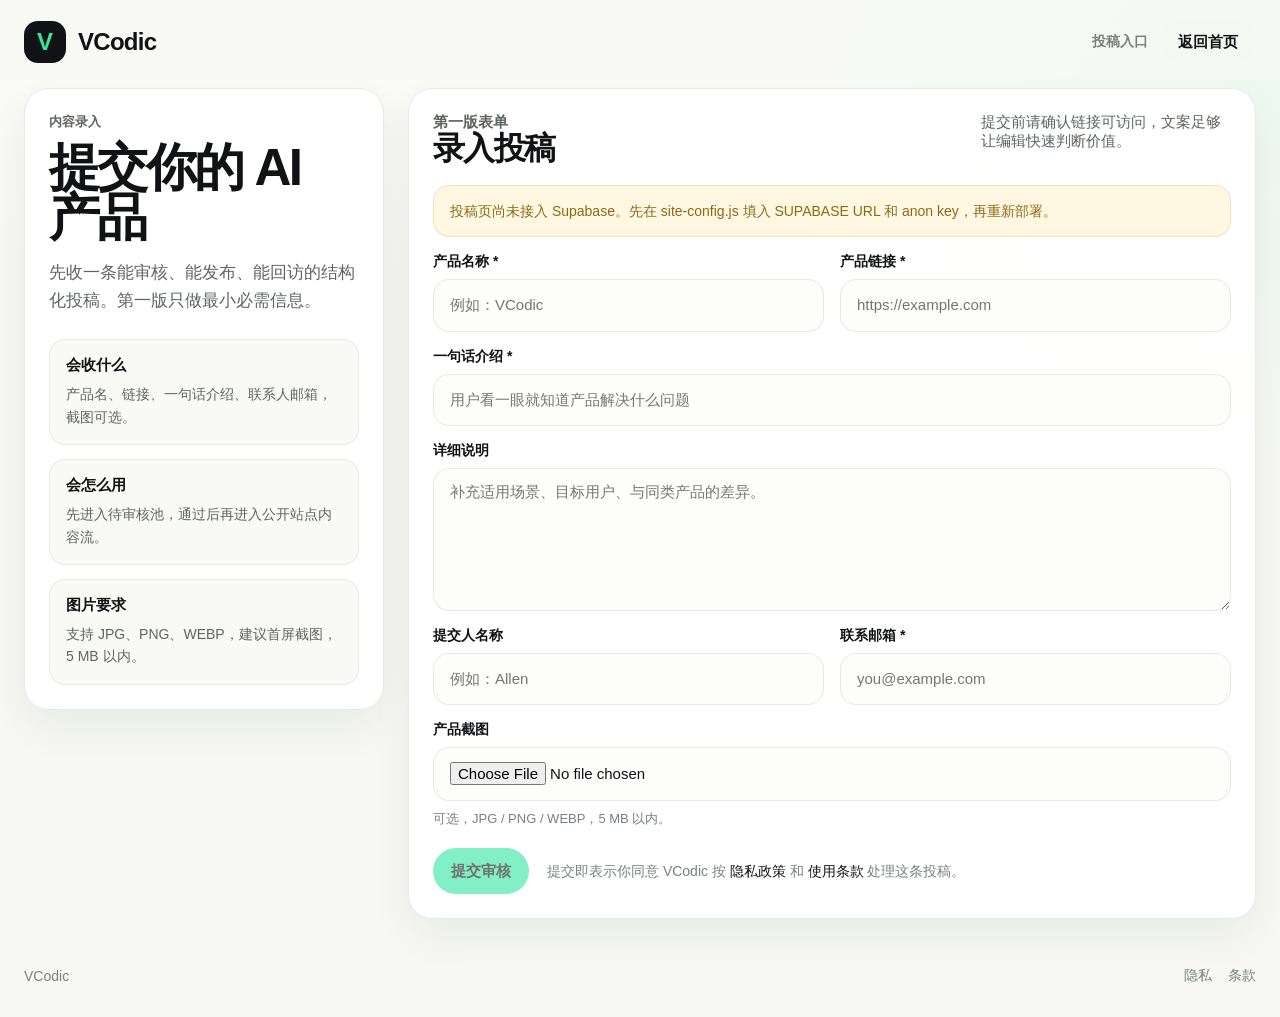
==== submit.html @ 70dd6275 "Add static submit intake flow" ====
<!DOCTYPE html>
<html lang="zh-CN">
  <head>
    <meta charset="UTF-8" />
    <meta name="viewport" content="width=device-width, initial-scale=1.0" />
    <title>VCodic | 提交 AI 产品</title>
    <meta
      name="description"
      content="向 VCodic 提交你正在做的 AI 产品，补充一句话介绍、产品链接和可选截图。"
    />
    <link rel="canonical" href="https://vcodic.com/submit" />
    <meta property="og:title" content="VCodic | 提交 AI 产品" />
    <meta
      property="og:description"
      content="把你的 AI 产品提交到 VCodic，进入待审核内容池。"
    />
    <meta property="og:type" content="website" />
    <meta property="og:url" content="https://vcodic.com/submit" />
    <meta property="og:image" content="/social-card.svg" />
    <meta name="theme-color" content="#31e6a1" />
    <link rel="icon" href="./favicon.svg" type="image/svg+xml" />
    <link rel="manifest" href="./site.webmanifest" />
    <link rel="stylesheet" href="./styles.css" />
  </head>
  <body>
    <div class="page">
      <header class="topbar submit-topbar">
        <a class="brand brand-link" href="./index.html" aria-label="返回 VCodic 首页">
          <div class="brand-mark">V</div>
          <div class="brand-name">VCodic</div>
        </a>

        <div class="submit-topbar-meta">
          <span class="submit-topbar-label">投稿入口</span>
          <a class="action-link action-link-subtle" href="./index.html">返回首页</a>
        </div>
      </header>

      <main class="submit-shell">
        <section class="submit-panel submit-intro">
          <p class="hero-eyebrow">内容录入</p>
          <h1>提交你的 AI 产品</h1>
          <p class="submit-lead">
            先收一条能审核、能发布、能回访的结构化投稿。第一版只做最小必需信息。
          </p>

          <div class="submit-checklist" aria-label="投稿须知">
            <article class="submit-checklist-item">
              <strong>会收什么</strong>
              <p>产品名、链接、一句话介绍、联系人邮箱，截图可选。</p>
            </article>
            <article class="submit-checklist-item">
              <strong>会怎么用</strong>
              <p>先进入待审核池，通过后再进入公开站点内容流。</p>
            </article>
            <article class="submit-checklist-item">
              <strong>图片要求</strong>
              <p>支持 JPG、PNG、WEBP，建议首屏截图，5 MB 以内。</p>
            </article>
          </div>
        </section>

        <section class="submit-panel submit-form-panel">
          <div class="section-head section-head-submit">
            <div>
              <p class="hero-eyebrow">第一版表单</p>
              <h2>录入投稿</h2>
            </div>
            <p class="submit-aside">
              提交前请确认链接可访问，文案足够让编辑快速判断价值。
            </p>
          </div>

          <div id="submit-config-notice" class="submit-notice submit-notice-warning" hidden></div>
          <div id="submit-status" class="submit-notice" hidden></div>

          <form id="submission-form" class="submission-form" novalidate>
            <div class="form-grid">
              <label class="form-field">
                <span>产品名称 *</span>
                <input
                  id="product-name"
                  name="product_name"
                  type="text"
                  maxlength="80"
                  placeholder="例如：VCodic"
                  required
                />
              </label>

              <label class="form-field">
                <span>产品链接 *</span>
                <input
                  id="product-url"
                  name="product_url"
                  type="url"
                  maxlength="200"
                  inputmode="url"
                  placeholder="https://example.com"
                  required
                />
              </label>

              <label class="form-field form-field-wide">
                <span>一句话介绍 *</span>
                <input
                  id="tagline"
                  name="tagline"
                  type="text"
                  maxlength="120"
                  placeholder="用户看一眼就知道产品解决什么问题"
                  required
                />
              </label>

              <label class="form-field form-field-wide">
                <span>详细说明</span>
                <textarea
                  id="description"
                  name="description"
                  rows="5"
                  maxlength="1200"
                  placeholder="补充适用场景、目标用户、与同类产品的差异。"
                ></textarea>
              </label>

              <label class="form-field">
                <span>提交人名称</span>
                <input
                  id="creator-name"
                  name="creator_name"
                  type="text"
                  maxlength="40"
                  placeholder="例如：Allen"
                />
              </label>

              <label class="form-field">
                <span>联系邮箱 *</span>
                <input
                  id="contact-email"
                  name="contact_email"
                  type="email"
                  maxlength="120"
                  inputmode="email"
                  placeholder="you@example.com"
                  required
                />
              </label>

              <label class="form-field form-field-wide">
                <span>产品截图</span>
                <input
                  id="screenshot"
                  name="screenshot"
                  type="file"
                  accept="image/jpeg,image/png,image/webp"
                />
                <small>可选，JPG / PNG / WEBP，5 MB 以内。</small>
              </label>
            </div>

            <div class="submit-actions">
              <button id="submit-button" class="action action-mint" type="submit">
                提交审核
              </button>
              <p class="submit-legal">
                提交即表示你同意 VCodic 按
                <a href="./privacy.html">隐私政策</a>
                和
                <a href="./terms.html">使用条款</a>
                处理这条投稿。
              </p>
            </div>
          </form>

          <section id="submit-success" class="submit-success" hidden aria-live="polite">
            <p class="hero-eyebrow">已提交</p>
            <h2>你的投稿已进入待审核池</h2>
            <p>
              这条记录已经写入 VCodic 的投稿库。后续通过联系邮箱回访或进入发布流程。
            </p>
            <div class="not-found-actions">
              <a class="action-link" href="./submit.html">继续提交</a>
              <a class="action-link action-link-subtle" href="./index.html">返回首页</a>
            </div>
          </section>
        </section>
      </main>

      <footer class="site-footer">
        <p>VCodic</p>
        <nav class="footer-links" aria-label="页脚链接">
          <a href="./privacy.html">隐私</a>
          <a href="./terms.html">条款</a>
        </nav>
      </footer>
    </div>

    <script src="./site-config.js"></script>
    <script src="./submit.js"></script>
  </body>
</html>
---- styles.css ----
:root {
  --mint: #31e6a1;
  --mint-hover: #1fd18e;
  --ink: #111215;
  --ink-soft: #5e645f;
  --ink-faint: #7a817c;
  --canvas: #f7f8f4;
  --surface: #ffffff;
  --mint-wash: #eafbf3;
  --hairline: #e7eae3;
  --shadow: 0 18px 40px rgba(25, 38, 31, 0.06);
  --shadow-hover: 0 22px 50px rgba(25, 38, 31, 0.09);
  --radius-lg: 24px;
  --radius-md: 16px;
  --radius-sm: 12px;
  --max-page: 1440px;
  --font-ui: "MiSans", "HarmonyOS Sans SC", "PingFang SC", "Noto Sans SC",
    "Helvetica Neue", sans-serif;
}

*,
*::before,
*::after {
  box-sizing: border-box;
}

html {
  scroll-behavior: smooth;
}

body {
  margin: 0;
  background:
    radial-gradient(circle at top right, rgba(49, 230, 161, 0.08), transparent 28%),
    linear-gradient(180deg, #fbfcf8 0%, var(--canvas) 26%, var(--canvas) 100%);
  color: var(--ink);
  font-family: var(--font-ui);
  text-rendering: optimizeLegibility;
}

button,
input {
  font: inherit;
}

button {
  border: 0;
  background: none;
  color: inherit;
  cursor: pointer;
}

input {
  border: 0;
  background: transparent;
  outline: 0;
  color: var(--ink);
}

.page {
  min-height: 100dvh;
}

.topbar {
  position: sticky;
  top: 0;
  z-index: 20;
  display: grid;
  grid-template-columns: 248px minmax(0, 1fr);
  align-items: center;
  gap: 24px;
  max-width: var(--max-page);
  margin: 0 auto;
  padding: 20px 24px 16px;
  background: rgba(247, 248, 244, 0.84);
  backdrop-filter: blur(18px);
}

.brand {
  display: inline-flex;
  align-items: center;
  gap: 12px;
  flex-shrink: 0;
  justify-self: start;
}

.brand-link {
  color: inherit;
  text-decoration: none;
}

.brand-mark {
  display: grid;
  place-items: center;
  width: 42px;
  height: 42px;
  border-radius: 14px;
  background: var(--ink);
  color: var(--mint);
  font-size: 24px;
  font-weight: 700;
}

.brand-name {
  font-size: 24px;
  font-weight: 700;
  letter-spacing: -0.03em;
}

.nav-pill,
.sort-pill {
  position: relative;
  padding: 10px 16px;
  border-radius: 999px;
  color: var(--ink-faint);
  font-size: 14px;
  font-weight: 600;
  transition:
    color 180ms ease,
    background-color 180ms ease,
    transform 180ms ease;
}

.nav-pill::after,
.sort-pill::after {
  content: "";
  position: absolute;
  right: 14px;
  bottom: 6px;
  left: 14px;
  height: 2px;
  border-radius: 999px;
  background: var(--mint);
  transform: scaleX(0);
  transform-origin: center;
  transition: transform 180ms ease;
}

.nav-pill.active,
.sort-pill.active {
  color: var(--ink);
  background: rgba(255, 255, 255, 0.82);
}

.nav-pill.active::after,
.sort-pill.active::after {
  transform: scaleX(1);
}

.search-shell {
  display: flex;
  align-items: center;
  gap: 10px;
  width: 100%;
  max-width: 420px;
  min-width: 0;
  justify-self: center;
  padding: 0 16px;
  height: 48px;
  border: 1px solid rgba(231, 234, 227, 0.95);
  border-radius: 999px;
  background: rgba(255, 255, 255, 0.75);
}

.search-label {
  order: 2;
  margin-left: auto;
  color: var(--ink-faint);
  font-size: 14px;
  font-weight: 600;
  white-space: nowrap;
}

.search-shell input {
  order: 1;
  flex: 1;
  width: 100%;
  min-width: 0;
  font-size: 15px;
}

.search-shell input::placeholder {
  color: #9da49e;
}

.layout {
  display: grid;
  grid-template-columns: 248px minmax(0, 1fr);
  gap: 24px;
  max-width: var(--max-page);
  margin: 0 auto;
  padding: 8px 24px 48px;
}

.sidebar {
  position: sticky;
  top: 96px;
  align-self: start;
}

.profile-card,
.hero,
.band-card,
.product-card {
  border: 1px solid rgba(231, 234, 227, 0.95);
  border-radius: var(--radius-lg);
  background: rgba(255, 255, 255, 0.92);
  box-shadow: var(--shadow);
}

.profile-card {
  padding: 20px;
}

.profile-head {
  display: flex;
  align-items: center;
  gap: 14px;
  margin-bottom: 20px;
}

.avatar {
  display: grid;
  place-items: center;
  width: 54px;
  height: 54px;
  border-radius: 20px;
  background: linear-gradient(135deg, rgba(49, 230, 161, 0.95), #96f2c4);
  color: var(--ink);
  font-size: 26px;
  font-weight: 700;
}

.avatar-small {
  width: 44px;
  height: 44px;
  border-radius: 16px;
  font-size: 20px;
}

.profile-name {
  margin: 0;
  font-size: 22px;
  line-height: 1.05;
  letter-spacing: -0.04em;
}

.profile-role {
  margin: 6px 0 0;
  color: var(--ink-soft);
  font-size: 14px;
}

.profile-stats {
  display: grid;
  grid-template-columns: repeat(2, minmax(0, 1fr));
  gap: 10px;
  margin-bottom: 16px;
}

.stat-card {
  padding: 14px 12px;
  border-radius: var(--radius-md);
  background: #f9faf6;
  border: 1px solid rgba(231, 234, 227, 0.95);
}

.stat-card strong {
  display: block;
  font-size: 28px;
  line-height: 1;
  letter-spacing: -0.05em;
}

.stat-card span {
  display: inline-block;
  margin-top: 8px;
  color: var(--ink-soft);
  font-size: 13px;
}

.action {
  display: inline-flex;
  align-items: center;
  justify-content: center;
  min-height: 46px;
  padding: 0 18px;
  border-radius: 999px;
  font-size: 15px;
  font-weight: 700;
  text-decoration: none;
  transition:
    transform 180ms ease,
    background-color 180ms ease,
    box-shadow 180ms ease;
}

.action:active {
  transform: translateY(1px) scale(0.98);
}

.action:disabled {
  cursor: not-allowed;
  opacity: 0.6;
}

.action-mint {
  background: var(--mint);
  color: var(--ink);
}

.action-mint:hover {
  background: var(--mint-hover);
}

.action-ink {
  background: var(--ink);
  color: #fff;
}

.action-ink:hover {
  background: #25282d;
}

.action-block {
  width: 100%;
  margin-bottom: 16px;
}

.category-stack {
  display: grid;
  gap: 6px;
}

.category-item {
  display: flex;
  align-items: center;
  gap: 10px;
  width: 100%;
  min-height: 44px;
  padding: 0 14px;
  border-radius: 14px;
  color: var(--ink-soft);
  font-size: 15px;
  font-weight: 600;
  text-align: left;
  transition:
    background-color 180ms ease,
    color 180ms ease;
}

.category-item:hover {
  background: #f7faf5;
  color: var(--ink);
}

.category-item.active {
  background: #f7faf5;
  color: var(--ink);
}

.category-dot {
  width: 10px;
  height: 10px;
  border-radius: 999px;
  background: var(--mint);
  box-shadow: 0 0 0 6px rgba(49, 230, 161, 0.14);
}

.content {
  display: grid;
  gap: 24px;
}

.mobile-profile {
  display: none;
}

.site-footer {
  display: flex;
  align-items: center;
  justify-content: space-between;
  gap: 16px;
  max-width: var(--max-page);
  margin: 0 auto;
  padding: 0 24px 32px;
  color: var(--ink-faint);
  font-size: 14px;
}

.site-footer p {
  margin: 0;
}

.footer-links {
  display: inline-flex;
  gap: 16px;
}

.footer-links a,
.policy-back,
.action-link {
  color: inherit;
  text-decoration: none;
}

.footer-links a:hover,
.policy-back:hover,
.action-link:hover {
  color: var(--ink);
}

.hero {
  position: relative;
  overflow: hidden;
  padding: 28px;
  background:
    linear-gradient(180deg, rgba(234, 251, 243, 0.86) 0%, rgba(255, 255, 255, 0.92) 46%),
    var(--surface);
}

.hero::before {
  content: "";
  position: absolute;
  inset: 0 0 auto;
  height: 124px;
  background: linear-gradient(90deg, rgba(49, 230, 161, 0.12), rgba(49, 230, 161, 0));
  pointer-events: none;
}

.hero-copy {
  position: relative;
  z-index: 1;
  max-width: 760px;
}

.hero-eyebrow {
  margin: 0 0 12px;
  color: var(--ink-soft);
  font-size: 13px;
  font-weight: 700;
}

.hero h1 {
  margin: 0;
  max-width: 16ch;
  font-size: clamp(44px, 5vw, 64px);
  line-height: 0.95;
  letter-spacing: -0.06em;
}

.hero-subtitle {
  max-width: 26ch;
  margin: 14px 0 0;
  color: var(--ink-soft);
  font-size: clamp(17px, 2vw, 20px);
  line-height: 1.45;
}

.hero-tabs {
  position: relative;
  z-index: 1;
  display: inline-flex;
  gap: 6px;
  padding: 5px;
  margin-top: 26px;
  border-radius: 999px;
  border: 1px solid rgba(231, 234, 227, 0.95);
  background: rgba(255, 255, 255, 0.82);
}

.featured-card {
  position: relative;
  z-index: 1;
  display: grid;
  grid-template-columns: minmax(0, 1.15fr) minmax(360px, 0.85fr);
  gap: 24px;
  margin-top: 24px;
  padding: 18px;
  border: 1px solid rgba(231, 234, 227, 0.95);
  border-radius: calc(var(--radius-lg) - 2px);
  background: rgba(255, 255, 255, 0.9);
}

.preview {
  position: relative;
  min-height: 280px;
  border-radius: 20px;
  overflow: hidden;
  border: 1px solid rgba(17, 18, 21, 0.05);
}

.preview-window {
  position: absolute;
  top: 18px;
  left: 18px;
  display: inline-flex;
  gap: 6px;
}

.preview-window span {
  width: 10px;
  height: 10px;
  border-radius: 999px;
  background: rgba(255, 255, 255, 0.45);
}

.preview-panel,
.preview-band {
  position: absolute;
  left: 30px;
  right: 30px;
  border-radius: 18px;
  background: rgba(255, 255, 255, 0.16);
  backdrop-filter: blur(4px);
}

.preview-panel {
  top: 70px;
  height: 128px;
}

.preview-band {
  bottom: 28px;
  height: 46px;
}

.preview-astria {
  background:
    radial-gradient(circle at 70% 70%, rgba(49, 230, 161, 0.45), transparent 32%),
    linear-gradient(135deg, #10281f 0%, #163d30 50%, #10261f 100%);
}

.preview-chatdoc {
  background:
    radial-gradient(circle at 20% 20%, rgba(49, 230, 161, 0.22), transparent 28%),
    linear-gradient(135deg, #f0f8f3 0%, #dff1e8 100%);
}

.preview-runway {
  background:
    radial-gradient(circle at 70% 24%, rgba(49, 230, 161, 0.18), transparent 25%),
    linear-gradient(135deg, #0f1114 0%, #1c2328 100%);
}

.preview-recraft {
  background:
    radial-gradient(circle at 25% 75%, rgba(49, 230, 161, 0.2), transparent 25%),
    linear-gradient(135deg, #ecfaf3 0%, #e2fff1 100%);
}

.preview-resume {
  background:
    radial-gradient(circle at 80% 20%, rgba(49, 230, 161, 0.16), transparent 26%),
    linear-gradient(135deg, #fbfbf7 0%, #f3f4ee 100%);
}

.preview-story {
  background:
    radial-gradient(circle at 25% 25%, rgba(49, 230, 161, 0.18), transparent 28%),
    linear-gradient(135deg, #fff7df 0%, #fff1b7 100%);
}

.featured-body {
  display: flex;
  flex-direction: column;
  justify-content: center;
}

.featured-kicker {
  display: inline-flex;
  align-items: center;
  width: fit-content;
  min-height: 30px;
  padding: 0 12px;
  border-radius: 999px;
  background: var(--mint-wash);
  color: #0b7b56;
  font-size: 13px;
  font-weight: 700;
}

.featured-body h2 {
  margin: 18px 0 10px;
  font-size: clamp(28px, 3vw, 44px);
  line-height: 1.02;
  letter-spacing: -0.05em;
}

.featured-body p {
  max-width: 24ch;
  margin: 0;
  color: var(--ink-soft);
  font-size: 17px;
  line-height: 1.55;
}

.featured-meta {
  display: flex;
  flex-wrap: wrap;
  gap: 10px 16px;
  margin-top: 18px;
  color: var(--ink-faint);
  font-size: 14px;
}

.featured-meta span:first-child {
  color: var(--ink);
  font-weight: 700;
}

.featured-actions {
  margin-top: 22px;
}

.section-head {
  display: flex;
  align-items: flex-end;
  justify-content: space-between;
  gap: 16px;
  margin-bottom: 18px;
}

.section-head h2 {
  margin: 0;
  font-size: 32px;
  line-height: 1.02;
  letter-spacing: -0.05em;
}

.section-head p {
  margin: 0;
  color: var(--ink-soft);
  font-size: 15px;
}

.section-head-tight {
  margin-bottom: 16px;
}

.band-grid {
  display: grid;
  grid-template-columns: repeat(2, minmax(0, 1fr));
  gap: 24px;
}

.band-card {
  padding: 24px;
}

.product-grid {
  display: grid;
  grid-template-columns: repeat(2, minmax(0, 1fr));
  gap: 18px;
}

.product-card {
  padding: 16px;
  transition:
    transform 180ms ease,
    box-shadow 180ms ease;
}

.product-card:hover,
.band-card:hover,
.profile-card:hover,
.featured-card:hover {
  transform: translateY(-2px);
  box-shadow: var(--shadow-hover);
}

.empty-state {
  display: grid;
  place-items: center;
  min-height: 240px;
  padding: 28px;
  border: 1px dashed rgba(49, 230, 161, 0.42);
  border-radius: var(--radius-lg);
  background:
    linear-gradient(180deg, rgba(234, 251, 243, 0.65), rgba(255, 255, 255, 0.9)),
    var(--surface);
  text-align: center;
}

.empty-state strong {
  display: block;
  margin-bottom: 10px;
  font-size: 24px;
  letter-spacing: -0.04em;
}

.empty-state p {
  max-width: 26ch;
  margin: 0;
  color: var(--ink-soft);
  font-size: 15px;
  line-height: 1.6;
}

.product-card .preview {
  min-height: 190px;
}

.product-card-body {
  padding: 14px 6px 2px;
}

.product-card h3 {
  margin: 0;
  font-size: 24px;
  line-height: 1.06;
  letter-spacing: -0.04em;
}

.product-card p {
  margin: 10px 0 0;
  color: var(--ink-soft);
  font-size: 15px;
  line-height: 1.55;
}

.product-meta {
  display: flex;
  align-items: center;
  justify-content: space-between;
  gap: 12px;
  margin-top: 18px;
}

.creator-chip {
  display: inline-flex;
  align-items: center;
  gap: 10px;
  min-width: 0;
}

.creator-dot {
  width: 18px;
  height: 18px;
  border-radius: 999px;
  background: linear-gradient(135deg, rgba(49, 230, 161, 1), rgba(167, 244, 201, 1));
  flex-shrink: 0;
}

.creator-chip span {
  overflow: hidden;
  color: var(--ink);
  font-size: 14px;
  font-weight: 600;
  text-overflow: ellipsis;
  white-space: nowrap;
}

.product-stats {
  color: var(--ink-faint);
  font-size: 13px;
  white-space: nowrap;
}

.mini-list,
.maker-list {
  display: grid;
  gap: 12px;
}

.mini-item,
.maker-item {
  display: flex;
  align-items: center;
  justify-content: space-between;
  gap: 14px;
  padding: 14px;
  border: 1px solid rgba(231, 234, 227, 0.95);
  border-radius: var(--radius-md);
  background: #fafbf8;
}

.mini-item-main,
.maker-item-main {
  display: flex;
  align-items: center;
  gap: 12px;
  min-width: 0;
}

.mini-preview {
  width: 52px;
  height: 52px;
  border-radius: 16px;
  flex-shrink: 0;
  border: 1px solid rgba(17, 18, 21, 0.05);
}

.mini-item h3,
.maker-item h3 {
  margin: 0;
  font-size: 18px;
  line-height: 1.1;
  letter-spacing: -0.03em;
}

.mini-item p,
.maker-item p {
  margin: 6px 0 0;
  color: var(--ink-soft);
  font-size: 14px;
}

.maker-avatar {
  width: 46px;
  height: 46px;
  border-radius: 16px;
  flex-shrink: 0;
  background: linear-gradient(135deg, rgba(49, 230, 161, 0.95), rgba(204, 255, 225, 1));
}

.follow-button {
  display: inline-flex;
  align-items: center;
  justify-content: center;
  min-width: 74px;
  min-height: 40px;
  padding: 0 14px;
  border: 1px solid rgba(49, 230, 161, 0.7);
  border-radius: 999px;
  color: #0e7d58;
  font-size: 14px;
  font-weight: 700;
  background: rgba(49, 230, 161, 0.06);
}

.reveal {
  opacity: 0;
  transform: translateY(14px);
  animation: rise 480ms ease forwards;
}

.reveal:nth-child(2) {
  animation-delay: 60ms;
}

.reveal:nth-child(3) {
  animation-delay: 120ms;
}

@keyframes rise {
  to {
    opacity: 1;
    transform: translateY(0);
  }
}

.policy-shell {
  min-height: 100dvh;
  display: grid;
  place-items: center;
  padding: 32px 16px;
  background:
    radial-gradient(circle at top right, rgba(49, 230, 161, 0.08), transparent 28%),
    linear-gradient(180deg, #fbfcf8 0%, var(--canvas) 26%, var(--canvas) 100%);
}

.policy-card {
  width: min(860px, 100%);
  padding: 28px;
  border: 1px solid rgba(231, 234, 227, 0.95);
  border-radius: var(--radius-lg);
  background: rgba(255, 255, 255, 0.92);
  box-shadow: var(--shadow);
}

.policy-back {
  display: inline-flex;
  margin-bottom: 18px;
  color: var(--ink-soft);
  font-size: 14px;
  font-weight: 600;
}

.policy-kicker {
  margin: 0 0 12px;
  color: var(--ink-soft);
  font-size: 13px;
  font-weight: 700;
}

.policy-card h1 {
  margin: 0;
  font-size: clamp(34px, 5vw, 56px);
  line-height: 0.98;
  letter-spacing: -0.05em;
}

.policy-lead {
  max-width: 42ch;
  margin: 16px 0 0;
  color: var(--ink-soft);
  font-size: 18px;
  line-height: 1.6;
}

.policy-section {
  margin-top: 28px;
  padding-top: 24px;
  border-top: 1px solid rgba(231, 234, 227, 0.95);
}

.policy-section h2 {
  margin: 0 0 12px;
  font-size: 24px;
  line-height: 1.1;
  letter-spacing: -0.03em;
}

.policy-section p {
  margin: 0;
  color: var(--ink-soft);
  font-size: 16px;
  line-height: 1.75;
}

.policy-section code {
  padding: 2px 6px;
  border-radius: 8px;
  background: #f5f7f2;
  color: var(--ink);
  font-family: "SFMono-Regular", "Menlo", "Monaco", monospace;
  font-size: 14px;
}

.not-found-card {
  max-width: 720px;
}

.not-found-actions {
  display: inline-flex;
  flex-wrap: wrap;
  gap: 12px;
  margin-top: 28px;
}

.action-link {
  display: inline-flex;
  align-items: center;
  justify-content: center;
  min-height: 44px;
  padding: 0 18px;
  border-radius: 999px;
  background: var(--ink);
  color: #fff;
  font-size: 15px;
  font-weight: 700;
}

.action-link-subtle {
  background: #f5f7f2;
  color: var(--ink);
}

.submit-topbar {
  grid-template-columns: minmax(0, 1fr) auto;
}

.submit-topbar-meta {
  display: inline-flex;
  align-items: center;
  gap: 12px;
}

.submit-topbar-label {
  color: var(--ink-faint);
  font-size: 14px;
  font-weight: 600;
}

.submit-shell {
  display: grid;
  grid-template-columns: minmax(280px, 360px) minmax(0, 1fr);
  gap: 24px;
  max-width: var(--max-page);
  margin: 0 auto;
  padding: 8px 24px 48px;
}

.submit-panel {
  border: 1px solid rgba(231, 234, 227, 0.95);
  border-radius: var(--radius-lg);
  background: rgba(255, 255, 255, 0.92);
  box-shadow: var(--shadow);
}

.submit-intro {
  align-self: start;
  padding: 24px;
}

.submit-intro h1 {
  margin: 0;
  font-size: clamp(34px, 4vw, 52px);
  line-height: 0.98;
  letter-spacing: -0.05em;
}

.submit-lead {
  margin: 16px 0 0;
  color: var(--ink-soft);
  font-size: 17px;
  line-height: 1.65;
}

.submit-checklist {
  display: grid;
  gap: 14px;
  margin-top: 24px;
}

.submit-checklist-item {
  padding: 16px;
  border: 1px solid rgba(231, 234, 227, 0.95);
  border-radius: var(--radius-md);
  background: #f9faf6;
}

.submit-checklist-item strong {
  display: block;
  font-size: 15px;
}

.submit-checklist-item p {
  margin: 8px 0 0;
  color: var(--ink-soft);
  font-size: 14px;
  line-height: 1.6;
}

.submit-form-panel {
  padding: 24px;
}

.section-head-submit {
  align-items: flex-start;
  margin-bottom: 20px;
}

.section-head-submit h2 {
  font-size: 32px;
}

.submit-aside {
  max-width: 30ch;
}

.submit-notice {
  margin-bottom: 16px;
  padding: 14px 16px;
  border-radius: var(--radius-md);
  border: 1px solid rgba(231, 234, 227, 0.95);
  background: #f9faf6;
  color: var(--ink-soft);
  font-size: 14px;
  line-height: 1.6;
}

.submit-notice-error {
  border-color: rgba(212, 72, 72, 0.18);
  background: rgba(255, 235, 235, 0.88);
  color: #8f3131;
}

.submit-notice-warning {
  border-color: rgba(173, 138, 27, 0.18);
  background: rgba(255, 247, 223, 0.92);
  color: #8b6a17;
}

.submission-form {
  display: grid;
  gap: 20px;
}

.form-grid {
  display: grid;
  grid-template-columns: repeat(2, minmax(0, 1fr));
  gap: 16px;
}

.form-field {
  display: grid;
  gap: 8px;
}

.form-field-wide {
  grid-column: 1 / -1;
}

.form-field span {
  font-size: 14px;
  font-weight: 700;
}

.form-field input,
.form-field textarea {
  width: 100%;
  border: 1px solid rgba(231, 234, 227, 0.95);
  border-radius: var(--radius-md);
  background: #fdfefb;
  color: var(--ink);
  padding: 14px 16px;
  font-size: 15px;
  line-height: 1.5;
  outline: 0;
  transition:
    border-color 180ms ease,
    box-shadow 180ms ease,
    background-color 180ms ease;
}

.form-field textarea {
  resize: vertical;
  min-height: 132px;
}

.form-field input:focus,
.form-field textarea:focus {
  border-color: rgba(49, 230, 161, 0.72);
  box-shadow: 0 0 0 4px rgba(49, 230, 161, 0.12);
  background: #fff;
}

.form-field small {
  color: var(--ink-faint);
  font-size: 13px;
  line-height: 1.5;
}

.submit-actions {
  display: flex;
  flex-wrap: wrap;
  align-items: center;
  gap: 14px 18px;
}

.submit-legal {
  margin: 0;
  color: var(--ink-faint);
  font-size: 14px;
  line-height: 1.6;
}

.submit-legal a {
  color: var(--ink);
  text-decoration: none;
}

.submit-legal a:hover {
  color: var(--mint-hover);
}

.submit-success {
  padding: 8px 0 0;
}

.submit-success h2 {
  margin: 0;
  font-size: 36px;
  line-height: 1.04;
  letter-spacing: -0.04em;
}

.submit-success p {
  max-width: 36ch;
  margin: 14px 0 0;
  color: var(--ink-soft);
  font-size: 16px;
  line-height: 1.7;
}

@media (max-width: 1180px) {
  .topbar {
    grid-template-columns: auto minmax(240px, 1fr);
    gap: 16px;
  }

  .layout {
    grid-template-columns: 1fr;
  }

  .submit-shell {
    grid-template-columns: 1fr;
  }

  .sidebar {
    display: none;
  }

  .mobile-profile {
    display: grid;
    gap: 14px;
    padding: 18px 20px;
    border: 1px solid rgba(231, 234, 227, 0.95);
    border-radius: var(--radius-lg);
    background: rgba(255, 255, 255, 0.92);
    box-shadow: var(--shadow);
  }

  .mobile-profile-main,
  .mobile-profile-stats {
    display: flex;
    align-items: center;
    justify-content: space-between;
    gap: 14px;
  }
}

@media (max-width: 920px) {
  .featured-card {
    grid-template-columns: 1fr;
  }

  .product-grid,
  .band-grid {
    grid-template-columns: 1fr;
  }

  .section-head {
    flex-direction: column;
    align-items: flex-start;
  }

  .site-footer {
    flex-direction: column;
    align-items: flex-start;
    padding: 0 24px 28px;
  }
}

@media (max-width: 720px) {
  .topbar {
    grid-template-columns: auto minmax(0, 1fr);
    padding: 18px 16px 14px;
  }

  .submit-topbar {
    grid-template-columns: 1fr;
  }

  .layout {
    padding: 4px 16px 36px;
  }

  .submit-shell {
    padding: 4px 16px 36px;
  }

  .search-shell {
    max-width: none;
  }

  .hero {
    padding: 22px;
  }

  .hero h1 {
    max-width: none;
    font-size: 42px;
  }

  .hero-subtitle {
    font-size: 17px;
  }

  .featured-card {
    gap: 18px;
    padding: 14px;
  }

  .preview {
    min-height: 220px;
  }

  .product-card h3 {
    font-size: 22px;
  }

  .section-head h2 {
    font-size: 28px;
  }

  .mobile-profile-main,
  .mobile-profile-stats {
    flex-direction: column;
    align-items: flex-start;
  }

  .site-footer {
    padding: 0 16px 28px;
  }

  .policy-card {
    padding: 24px;
  }

  .policy-lead {
    font-size: 17px;
  }

  .submit-form-panel,
  .submit-intro {
    padding: 20px;
  }

  .form-grid {
    grid-template-columns: 1fr;
  }

  .submit-actions {
    align-items: stretch;
  }

  .submit-actions .action {
    width: 100%;
  }
}
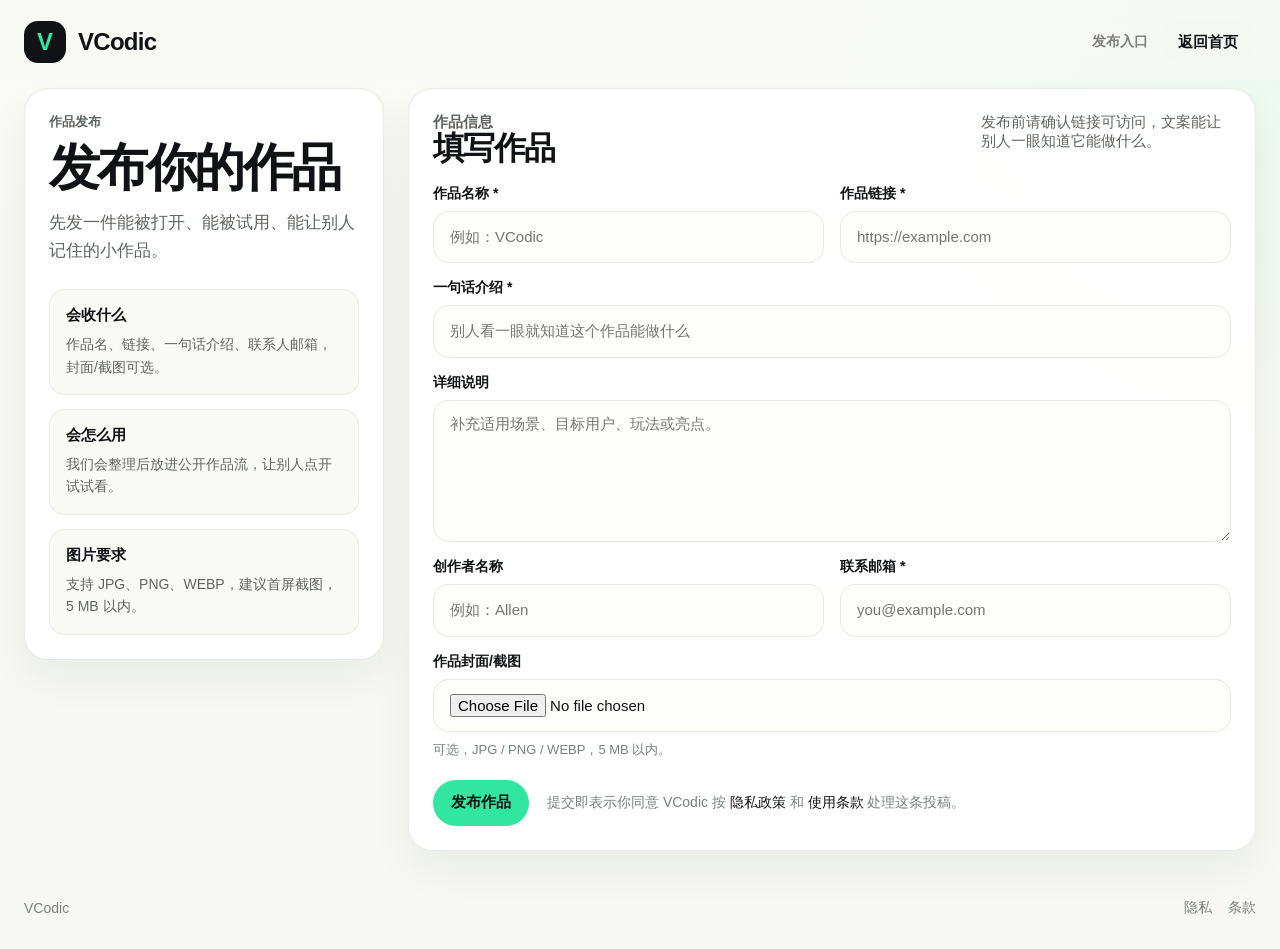
==== commit 984df63c: "Refine VCodic Phase 1 work feed" ====
--- a/submit.html
+++ b/submit.html
@@ -3,16 +3,16 @@
   <head>
     <meta charset="UTF-8" />
     <meta name="viewport" content="width=device-width, initial-scale=1.0" />
-    <title>VCodic | 提交 AI 产品</title>
+    <title>VCodic | 发布作品</title>
     <meta
       name="description"
-      content="向 VCodic 提交你正在做的 AI 产品，补充一句话介绍、产品链接和可选截图。"
+      content="向 VCodic 发布你用 AI 做出来的小作品，补充一句话介绍、链接和可选封面。"
     />
     <link rel="canonical" href="https://vcodic.com/submit" />
-    <meta property="og:title" content="VCodic | 提交 AI 产品" />
+    <meta property="og:title" content="VCodic | 发布作品" />
     <meta
       property="og:description"
-      content="把你的 AI 产品提交到 VCodic，进入待审核内容池。"
+      content="把你用 AI 做出来的小作品发布到 VCodic，让别人点开试试看。"
     />
     <meta property="og:type" content="website" />
     <meta property="og:url" content="https://vcodic.com/submit" />
@@ -31,27 +31,27 @@
         </a>
 
         <div class="submit-topbar-meta">
-          <span class="submit-topbar-label">投稿入口</span>
+          <span class="submit-topbar-label">发布入口</span>
           <a class="action-link action-link-subtle" href="./index.html">返回首页</a>
         </div>
       </header>
 
       <main class="submit-shell">
         <section class="submit-panel submit-intro">
-          <p class="hero-eyebrow">内容录入</p>
-          <h1>提交你的 AI 产品</h1>
+          <p class="hero-eyebrow">作品发布</p>
+          <h1>发布你的作品</h1>
           <p class="submit-lead">
-            先收一条能审核、能发布、能回访的结构化投稿。第一版只做最小必需信息。
+            先发一件能被打开、能被试用、能让别人记住的小作品。
           </p>
 
           <div class="submit-checklist" aria-label="投稿须知">
             <article class="submit-checklist-item">
               <strong>会收什么</strong>
-              <p>产品名、链接、一句话介绍、联系人邮箱，截图可选。</p>
+              <p>作品名、链接、一句话介绍、联系人邮箱，封面/截图可选。</p>
             </article>
             <article class="submit-checklist-item">
               <strong>会怎么用</strong>
-              <p>先进入待审核池，通过后再进入公开站点内容流。</p>
+              <p>我们会整理后放进公开作品流，让别人点开试试看。</p>
             </article>
             <article class="submit-checklist-item">
               <strong>图片要求</strong>
@@ -63,11 +63,11 @@
         <section class="submit-panel submit-form-panel">
           <div class="section-head section-head-submit">
             <div>
-              <p class="hero-eyebrow">第一版表单</p>
-              <h2>录入投稿</h2>
+              <p class="hero-eyebrow">作品信息</p>
+              <h2>填写作品</h2>
             </div>
             <p class="submit-aside">
-              提交前请确认链接可访问，文案足够让编辑快速判断价值。
+              发布前请确认链接可访问，文案能让别人一眼知道它能做什么。
             </p>
           </div>
 
@@ -77,7 +77,7 @@
           <form id="submission-form" class="submission-form" novalidate>
             <div class="form-grid">
               <label class="form-field">
-                <span>产品名称 *</span>
+                <span>作品名称 *</span>
                 <input
                   id="product-name"
                   name="product_name"
@@ -89,7 +89,7 @@
               </label>
 
               <label class="form-field">
-                <span>产品链接 *</span>
+                <span>作品链接 *</span>
                 <input
                   id="product-url"
                   name="product_url"
@@ -108,7 +108,7 @@
                   name="tagline"
                   type="text"
                   maxlength="120"
-                  placeholder="用户看一眼就知道产品解决什么问题"
+                  placeholder="别人看一眼就知道这个作品能做什么"
                   required
                 />
               </label>
@@ -120,12 +120,12 @@
                   name="description"
                   rows="5"
                   maxlength="1200"
-                  placeholder="补充适用场景、目标用户、与同类产品的差异。"
+                  placeholder="补充适用场景、目标用户、玩法或亮点。"
                 ></textarea>
               </label>
 
               <label class="form-field">
-                <span>提交人名称</span>
+                <span>创作者名称</span>
                 <input
                   id="creator-name"
                   name="creator_name"
@@ -149,7 +149,7 @@
               </label>
 
               <label class="form-field form-field-wide">
-                <span>产品截图</span>
+                <span>作品封面/截图</span>
                 <input
                   id="screenshot"
                   name="screenshot"
@@ -162,7 +162,7 @@
 
             <div class="submit-actions">
               <button id="submit-button" class="action action-mint" type="submit">
-                提交审核
+                发布作品
               </button>
               <p class="submit-legal">
                 提交即表示你同意 VCodic 按
@@ -175,13 +175,13 @@
           </form>
 
           <section id="submit-success" class="submit-success" hidden aria-live="polite">
-            <p class="hero-eyebrow">已提交</p>
-            <h2>你的投稿已进入待审核池</h2>
+            <p class="hero-eyebrow">已发布</p>
+            <h2>你的作品已收到</h2>
             <p>
-              这条记录已经写入 VCodic 的投稿库。后续通过联系邮箱回访或进入发布流程。
+              这条记录已经写入 VCodic。整理后会进入公开作品流。
             </p>
             <div class="not-found-actions">
-              <a class="action-link" href="./submit.html">继续提交</a>
+              <a class="action-link" href="./submit.html">继续发布</a>
               <a class="action-link action-link-subtle" href="./index.html">返回首页</a>
             </div>
           </section>
--- a/styles.css
+++ b/styles.css
@@ -201,7 +201,9 @@
 .profile-card,
 .hero,
 .band-card,
-.product-card {
+.product-card,
+.work-card,
+.work-detail-card {
   border: 1px solid rgba(231, 234, 227, 0.95);
   border-radius: var(--radius-lg);
   background: rgba(255, 255, 255, 0.92);
@@ -322,6 +324,16 @@
   background: #25282d;
 }
 
+.action-ghost {
+  border: 1px solid rgba(231, 234, 227, 0.95);
+  background: rgba(255, 255, 255, 0.72);
+  color: var(--ink);
+}
+
+.action-ghost:hover {
+  background: #f8faf6;
+}
+
 .action-block {
   width: 100%;
   margin-bottom: 16px;
@@ -374,6 +386,26 @@
 
 .mobile-profile {
   display: none;
+}
+
+.mobile-profile-actions {
+  display: flex;
+  flex-wrap: wrap;
+  gap: 10px;
+}
+
+.mobile-profile-actions .action-link {
+  background: #f5f7f2;
+  color: var(--ink);
+}
+
+.discovery-nav {
+  display: grid;
+  gap: 16px;
+}
+
+.feed-section {
+  min-width: 0;
 }
 
 .site-footer {
@@ -490,6 +522,22 @@
   border: 1px solid rgba(17, 18, 21, 0.05);
 }
 
+.preview-has-image {
+  background: #eef2eb;
+}
+
+.preview-image {
+  display: block;
+  width: 100%;
+  height: 100%;
+  object-fit: cover;
+  object-position: center top;
+}
+
+.preview-image-compact {
+  object-position: center center;
+}
+
 .preview-window {
   position: absolute;
   top: 18px;
@@ -662,6 +710,7 @@
 }
 
 .product-card:hover,
+.work-card:hover,
 .band-card:hover,
 .profile-card:hover,
 .featured-card:hover {
@@ -691,18 +740,208 @@
 
 .empty-state p {
   max-width: 26ch;
-  margin: 0;
+  margin: 0 auto;
   color: var(--ink-soft);
   font-size: 15px;
   line-height: 1.6;
 }
 
+.empty-state .action {
+  margin-top: 18px;
+}
+
+.works-feed {
+  display: grid;
+  grid-template-columns: repeat(4, minmax(0, 1fr));
+  align-items: start;
+  gap: 18px;
+}
+
+.work-card {
+  display: block;
+  width: 100%;
+  margin: 0;
+  overflow: hidden;
+  color: inherit;
+  text-decoration: none;
+  transition:
+    transform 180ms ease,
+    box-shadow 180ms ease,
+    border-color 180ms ease;
+}
+
+.work-card:hover {
+  border-color: rgba(49, 230, 161, 0.42);
+}
+
+.work-card-preview {
+  height: 236px;
+  min-height: 0;
+  border-radius: calc(var(--radius-lg) - 2px) calc(var(--radius-lg) - 2px) 0 0;
+  border: 0;
+}
+
+.work-card:nth-child(4n + 1) .work-card-preview {
+  height: 288px;
+}
+
+.work-card:nth-child(4n + 2) .work-card-preview {
+  height: 220px;
+}
+
+.work-card:nth-child(4n + 3) .work-card-preview {
+  height: 260px;
+}
+
+.work-card-title-overlay {
+  position: absolute;
+  right: 0;
+  bottom: 0;
+  left: 0;
+  display: flex;
+  align-items: flex-end;
+  min-height: 46%;
+  padding: 54px 14px 14px;
+  background: linear-gradient(180deg, rgba(17, 18, 21, 0), rgba(17, 18, 21, 0.7));
+  pointer-events: none;
+}
+
+.work-card-body {
+  padding: 12px 14px 14px;
+}
+
+.work-card-badge {
+  display: inline-flex;
+  align-items: center;
+  justify-content: center;
+  min-height: 26px;
+  padding: 0 9px;
+  border-radius: 999px;
+  background: var(--mint-wash);
+  color: #0b7b56;
+  font-size: 12px;
+  font-weight: 700;
+  white-space: nowrap;
+}
+
+.work-card-title-overlay h3 {
+  margin: 0;
+  color: #ffffff;
+  font-size: 21px;
+  line-height: 1.12;
+  letter-spacing: -0.04em;
+  text-shadow: 0 1px 14px rgba(0, 0, 0, 0.42);
+}
+
+.work-card-meta {
+  display: flex;
+  align-items: center;
+  justify-content: space-between;
+  gap: 12px;
+  min-width: 0;
+}
+
+.creator-avatar {
+  display: grid;
+  place-items: center;
+  width: 28px;
+  height: 28px;
+  border-radius: 999px;
+  flex-shrink: 0;
+  background: linear-gradient(135deg, rgba(49, 230, 161, 0.95), rgba(204, 255, 225, 1));
+  color: var(--ink);
+  font-size: 13px;
+  font-weight: 800;
+}
+
+.work-card-skeleton {
+  pointer-events: none;
+}
+
+.skeleton-cover,
+.skeleton-line {
+  border-radius: var(--radius-md);
+  background: linear-gradient(90deg, #eff2ec 0%, #f7f9f4 48%, #eff2ec 100%);
+  background-size: 220% 100%;
+}
+
+.skeleton-cover {
+  height: 240px;
+}
+
+.skeleton-cover-1 {
+  height: 288px;
+}
+
+.skeleton-cover-2 {
+  height: 220px;
+}
+
+.skeleton-cover-3 {
+  height: 260px;
+}
+
+.skeleton-line {
+  display: block;
+  height: 14px;
+}
+
+.skeleton-line-short {
+  width: 36%;
+}
+
+.skeleton-line-mid {
+  width: 68%;
+}
+
+.skeleton-avatar {
+  display: block;
+  width: 28px;
+  height: 28px;
+  border-radius: 999px;
+  flex-shrink: 0;
+  background: linear-gradient(90deg, #eff2ec 0%, #f7f9f4 48%, #eff2ec 100%);
+  background-size: 220% 100%;
+}
+
+.skeleton-badge {
+  display: block;
+  width: 48px;
+  height: 26px;
+  border-radius: 999px;
+  flex-shrink: 0;
+  background: linear-gradient(90deg, #eff2ec 0%, #f7f9f4 48%, #eff2ec 100%);
+  background-size: 220% 100%;
+}
+
+.skeleton-shimmer {
+  animation: shimmer 1.2s ease-in-out infinite;
+}
+
+@keyframes shimmer {
+  0% {
+    background-position: 100% 0;
+  }
+
+  100% {
+    background-position: -100% 0;
+  }
+}
+
 .product-card .preview {
   min-height: 190px;
 }
 
+.product-card-preview {
+  min-height: 190px;
+}
+
 .product-card-body {
   padding: 14px 6px 2px;
+}
+
+.product-card-actions {
+  margin-top: 14px;
 }
 
 .product-card h3 {
@@ -789,6 +1028,7 @@
   border-radius: 16px;
   flex-shrink: 0;
   border: 1px solid rgba(17, 18, 21, 0.05);
+  min-height: 52px;
 }
 
 .mini-item h3,
@@ -804,6 +1044,16 @@
   margin: 6px 0 0;
   color: var(--ink-soft);
   font-size: 14px;
+}
+
+.mini-item-empty,
+.maker-item-empty {
+  justify-content: flex-start;
+}
+
+.mini-item-empty p,
+.maker-item-empty p {
+  margin: 0;
 }
 
 .maker-avatar {
@@ -939,6 +1189,118 @@
   margin-top: 28px;
 }
 
+.work-shell {
+  max-width: 1180px;
+  margin: 0 auto;
+  padding: 8px 24px 48px;
+}
+
+.work-detail-card {
+  display: grid;
+  grid-template-columns: minmax(0, 1.1fr) minmax(320px, 0.9fr);
+  gap: 28px;
+  min-height: 560px;
+  overflow: hidden;
+  padding: 18px;
+}
+
+.work-detail-loading {
+  display: contents;
+}
+
+.work-detail-preview {
+  min-height: 520px;
+  border-radius: calc(var(--radius-lg) - 4px);
+}
+
+.work-detail-copy {
+  display: flex;
+  flex-direction: column;
+  justify-content: center;
+  min-width: 0;
+  padding: 18px 10px;
+}
+
+.work-detail-copy h1 {
+  margin: 0;
+  font-size: clamp(42px, 5vw, 68px);
+  line-height: 0.96;
+  letter-spacing: -0.06em;
+}
+
+.work-detail-tagline {
+  max-width: 34ch;
+  margin: 16px 0 0;
+  color: var(--ink-soft);
+  font-size: 19px;
+  line-height: 1.55;
+}
+
+.work-detail-creator {
+  display: inline-flex;
+  align-items: center;
+  gap: 10px;
+  width: fit-content;
+  margin-top: 22px;
+  color: var(--ink);
+  font-size: 15px;
+  font-weight: 700;
+}
+
+.work-detail-description {
+  margin-top: 30px;
+  padding-top: 24px;
+  border-top: 1px solid rgba(231, 234, 227, 0.95);
+}
+
+.work-detail-description h2 {
+  margin: 0 0 10px;
+  font-size: 22px;
+  line-height: 1.16;
+  letter-spacing: -0.03em;
+}
+
+.work-detail-description p {
+  margin: 0;
+  color: var(--ink-soft);
+  font-size: 16px;
+  line-height: 1.75;
+  white-space: pre-wrap;
+}
+
+.work-detail-actions {
+  display: flex;
+  flex-wrap: wrap;
+  align-items: center;
+  gap: 12px;
+  margin-top: 28px;
+}
+
+.work-not-found {
+  display: grid;
+  place-items: start center;
+  align-content: center;
+  grid-column: 1 / -1;
+  min-height: 440px;
+  padding: 36px 18px;
+  text-align: center;
+}
+
+.work-not-found h1 {
+  margin: 0;
+  font-size: clamp(36px, 5vw, 56px);
+  line-height: 1;
+  letter-spacing: -0.05em;
+}
+
+.work-not-found p:not(.hero-eyebrow) {
+  max-width: 30ch;
+  margin: 14px 0 0;
+  color: var(--ink-soft);
+  font-size: 16px;
+  line-height: 1.7;
+}
+
 .action-link {
   display: inline-flex;
   align-items: center;
@@ -1175,6 +1537,136 @@
   line-height: 1.7;
 }
 
+.review-shell {
+  grid-template-columns: minmax(280px, 360px) minmax(0, 1fr);
+}
+
+.review-intro {
+  align-self: start;
+}
+
+.review-panel {
+  min-width: 0;
+}
+
+.review-auth-form {
+  display: grid;
+  grid-template-columns: minmax(0, 1fr) auto auto;
+  gap: 12px;
+  align-items: end;
+}
+
+.review-token-field {
+  margin: 0;
+}
+
+.review-summary {
+  margin-top: 20px;
+  color: var(--ink-soft);
+  font-size: 14px;
+  font-weight: 600;
+}
+
+.review-tabs {
+  margin-top: 18px;
+}
+
+.review-list {
+  display: grid;
+  gap: 16px;
+  margin-top: 18px;
+}
+
+.review-card {
+  padding: 20px;
+  border: 1px solid rgba(231, 234, 227, 0.95);
+  border-radius: var(--radius-lg);
+  background: #fafbf8;
+}
+
+.review-card-head {
+  display: flex;
+  align-items: flex-start;
+  justify-content: space-between;
+  gap: 16px;
+}
+
+.review-card-head h3 {
+  margin: 0;
+  font-size: 28px;
+  line-height: 1.05;
+  letter-spacing: -0.04em;
+}
+
+.review-tagline {
+  margin: 12px 0 0;
+  color: var(--ink);
+  font-size: 16px;
+  font-weight: 700;
+}
+
+.review-description {
+  margin: 10px 0 0;
+  color: var(--ink-soft);
+  font-size: 15px;
+  line-height: 1.6;
+}
+
+.review-meta-grid {
+  display: grid;
+  grid-template-columns: repeat(2, minmax(0, 1fr));
+  gap: 14px;
+  margin-top: 18px;
+}
+
+.review-meta-grid div {
+  display: grid;
+  gap: 6px;
+  min-width: 0;
+  padding: 12px;
+  border: 1px solid rgba(231, 234, 227, 0.95);
+  border-radius: var(--radius-md);
+  background: #ffffff;
+}
+
+.review-meta-grid strong {
+  font-size: 13px;
+}
+
+.review-meta-grid span {
+  color: var(--ink-soft);
+  font-size: 14px;
+  line-height: 1.5;
+  overflow-wrap: anywhere;
+}
+
+.review-code {
+  display: inline-block;
+  color: var(--ink);
+  font-family: ui-monospace, SFMono-Regular, Menlo, monospace;
+  font-size: 12px;
+  line-height: 1.5;
+}
+
+.review-muted {
+  color: var(--ink-faint);
+}
+
+.review-notes-field {
+  margin-top: 18px;
+}
+
+.review-actions {
+  display: flex;
+  flex-wrap: wrap;
+  gap: 10px;
+  margin-top: 16px;
+}
+
+.review-empty {
+  min-height: 200px;
+}
+
 @media (max-width: 1180px) {
   .topbar {
     grid-template-columns: auto minmax(240px, 1fr);
@@ -1185,7 +1677,19 @@
     grid-template-columns: 1fr;
   }
 
+  .works-feed {
+    grid-template-columns: repeat(3, minmax(0, 1fr));
+  }
+
   .submit-shell {
+    grid-template-columns: 1fr;
+  }
+
+  .review-auth-form {
+    grid-template-columns: 1fr;
+  }
+
+  .review-meta-grid {
     grid-template-columns: 1fr;
   }
 
@@ -1217,6 +1721,23 @@
     grid-template-columns: 1fr;
   }
 
+  .works-feed {
+    grid-template-columns: repeat(2, minmax(0, 1fr));
+  }
+
+  .work-detail-card {
+    grid-template-columns: 1fr;
+    min-height: 0;
+  }
+
+  .work-detail-preview {
+    min-height: 420px;
+  }
+
+  .work-detail-copy {
+    padding: 6px 4px 12px;
+  }
+
   .product-grid,
   .band-grid {
     grid-template-columns: 1fr;
@@ -1248,8 +1769,49 @@
     padding: 4px 16px 36px;
   }
 
+  .works-feed {
+    grid-template-columns: 1fr;
+  }
+
+  .work-card,
+  .work-card:hover {
+    transform: none;
+  }
+
+  .work-card-preview,
+  .work-card:nth-child(4n + 1) .work-card-preview,
+  .work-card:nth-child(4n + 2) .work-card-preview,
+  .work-card:nth-child(4n + 3) .work-card-preview {
+    height: 230px;
+    min-height: 0;
+  }
+
+  .work-shell {
+    padding: 4px 16px 36px;
+  }
+
+  .work-detail-card {
+    padding: 14px;
+  }
+
+  .work-detail-preview {
+    min-height: 300px;
+  }
+
+  .work-detail-copy h1 {
+    font-size: 42px;
+  }
+
+  .work-detail-tagline {
+    font-size: 17px;
+  }
+
   .submit-shell {
     padding: 4px 16px 36px;
+  }
+
+  .review-card {
+    padding: 18px;
   }
 
   .search-shell {
@@ -1292,6 +1854,19 @@
     align-items: flex-start;
   }
 
+  .mobile-profile-actions {
+    flex-direction: column;
+    align-items: stretch;
+  }
+
+  .mobile-profile-actions .action-link {
+    width: 100%;
+  }
+
+  .review-card-head {
+    flex-direction: column;
+  }
+
   .site-footer {
     padding: 0 16px 28px;
   }
